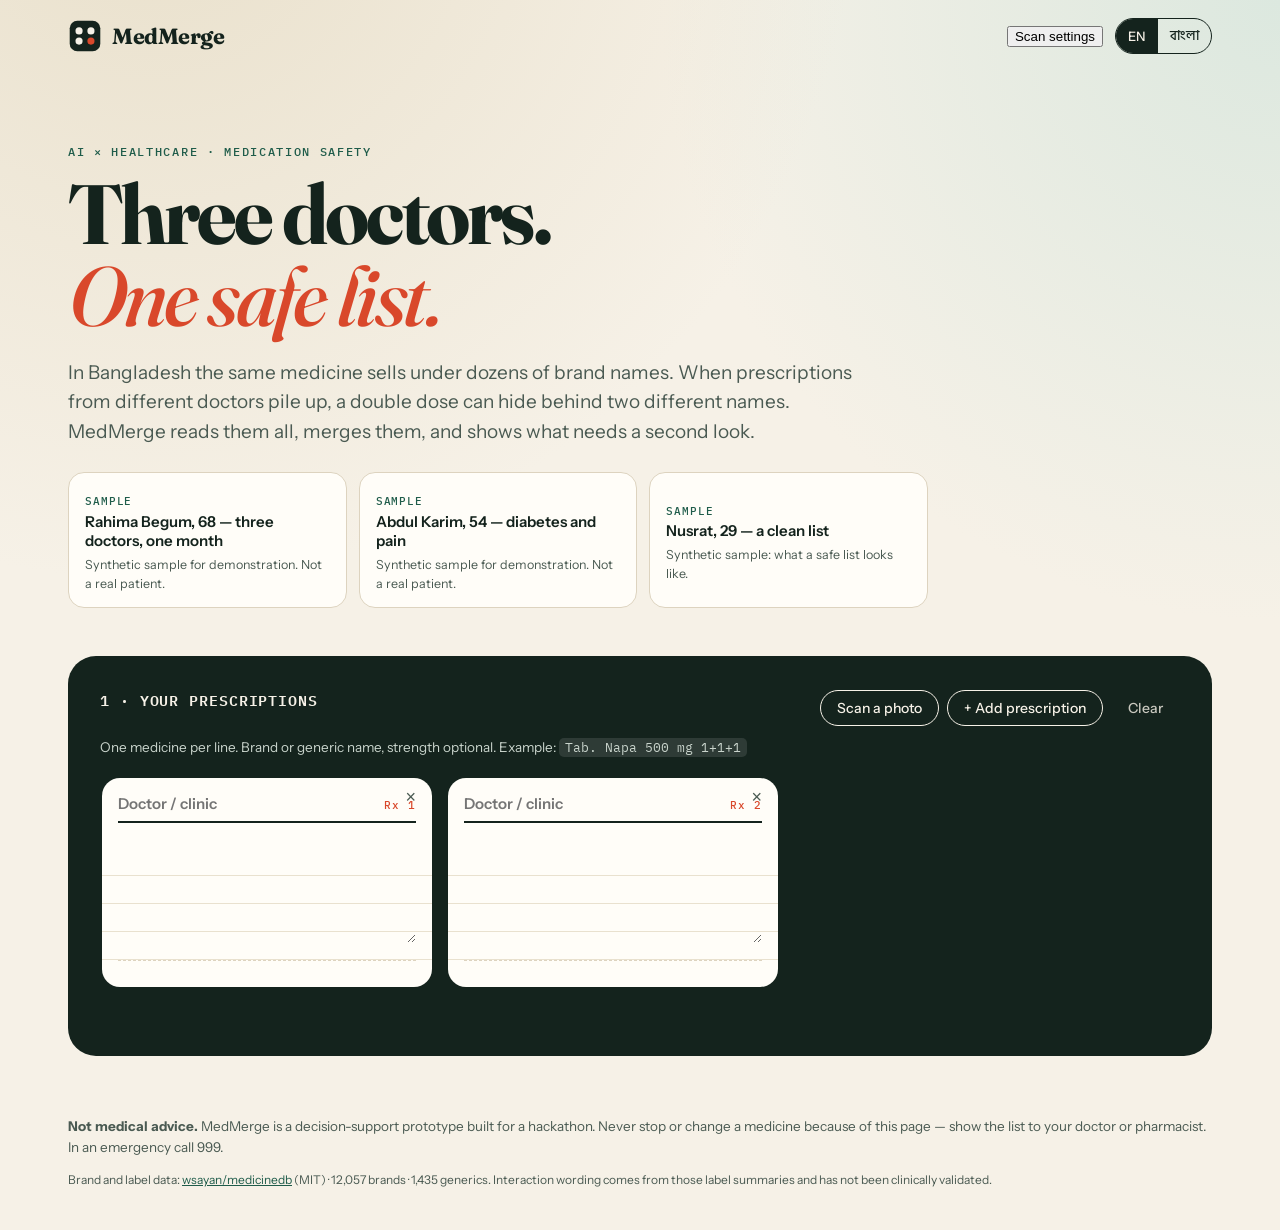
==== index.html @ f6a0f701 "MedMerge: merge prescriptions and flag brand-name duplicates" ====
<!doctype html>
<html lang="en">
<head>
<meta charset="utf-8">
<meta name="viewport" content="width=device-width, initial-scale=1">
<title>MedMerge — one safe medicine list from every prescription</title>
<meta name="description" content="MedMerge merges prescriptions from different doctors into one list and flags double doses hiding behind different Bangladeshi brand names.">
<link rel="preconnect" href="https://fonts.googleapis.com">
<link rel="preconnect" href="https://fonts.gstatic.com" crossorigin>
<link href="https://fonts.googleapis.com/css2?family=Fraunces:opsz,wght@9..144,500;9..144,700&family=Hind+Siliguri:wght@400;500;600&family=IBM+Plex+Mono:wght@400;500&family=Instrument+Sans:wght@400;500;600&display=swap" rel="stylesheet">
<link rel="icon" href="favicon.svg" type="image/svg+xml">
<link rel="stylesheet" href="style.css">
</head>
<body>
<header class="top">
  <a class="brand" href="#" aria-label="MedMerge">
    <svg viewBox="0 0 40 40" width="34" height="34" aria-hidden="true">
      <rect x="2" y="2" width="36" height="36" rx="9" fill="#14231D"/>
      <circle cx="13" cy="14" r="4.2" fill="#F6F1E7"/><circle cx="27" cy="14" r="4.2" fill="#F6F1E7"/>
      <circle cx="13" cy="26" r="4.2" fill="#F6F1E7"/><circle cx="27" cy="26" r="4.2" fill="#D9482B"/>
    </svg>
    <span>MedMerge</span>
  </a>
  <nav>
    <button class="ghost" id="keyBtn" data-i18n="settings">Scan settings</button>
    <div class="lang" role="group" aria-label="Language">
      <button data-lang="en" class="on">EN</button><button data-lang="bn">বাংলা</button>
    </div>
  </nav>
</header>

<main>
  <section class="hero">
    <p class="eyebrow" data-i18n="eyebrow">AI × Healthcare · Medication safety</p>
    <h1 data-i18n="h1">Three doctors.<br><em>One safe list.</em></h1>
    <p class="lede" data-i18n="lede">In Bangladesh the same medicine sells under dozens of brand names. When prescriptions from different doctors pile up, a double dose can hide behind two different names. MedMerge reads them all, merges them, and shows what needs a second look.</p>
    <div class="samples" id="samples"></div>
  </section>

  <section class="bench" id="bench" aria-live="polite">
    <div class="bench-head">
      <h2 data-i18n="step1">1 · Your prescriptions</h2>
      <div class="actions">
        <label class="btn" for="photo"><span data-i18n="scan">Scan a photo</span></label>
        <input type="file" id="photo" accept="image/*" hidden>
        <button class="btn" id="addRx" data-i18n="addRx">+ Add prescription</button>
        <button class="btn ghost" id="clearAll" data-i18n="clear">Clear</button>
      </div>
    </div>
    <p class="hint" data-i18n="hint">One medicine per line. Brand or generic name, strength optional. Example: <code>Tab. Napa 500 mg 1+1+1</code></p>
    <div class="rx-lane" id="lane"></div>
    <p class="status" id="scanStatus" role="status"></p>
  </section>

  <section class="result" id="result" hidden>
    <div class="verdict" id="verdict"></div>
    <div class="cols">
      <div>
        <h2 data-i18n="step2">2 · What needs a second look</h2>
        <div id="findings"></div>
      </div>
      <div>
        <h2 data-i18n="step3">3 · Your merged list</h2>
        <div id="merged"></div>
        <div id="unknown"></div>
        <div class="doc-q" id="docq"></div>
        <button class="btn solid" id="print" data-i18n="print">Save / print this list</button>
      </div>
    </div>
  </section>
</main>

<footer>
  <p data-i18n="disclaimer"><strong>Not medical advice.</strong> MedMerge is a decision-support prototype built for a hackathon. Never stop or change a medicine because of this page — show the list to your doctor or pharmacist. In an emergency call 999.</p>
  <p class="small" id="credit">Brand and label data: <a href="https://github.com/wsayan/medicinedb">wsayan/medicinedb</a> (MIT), compiled from public Bangladeshi drug-index data. Interaction wording comes from those label summaries and has not been clinically validated.</p>
</footer>

<dialog id="keyDlg">
  <form method="dialog">
    <h3 data-i18n="keyTitle">Scan settings</h3>
    <p data-i18n="keyText">Photo scanning uses Google Gemini from your browser. Paste your own API key; it stays on this device and is sent only to Google. No key? Type the names or use a sample.</p>
    <input id="keyInput" type="password" placeholder="Gemini API key" autocomplete="off">
    <menu><button value="cancel" class="btn ghost" data-i18n="cancel">Cancel</button><button value="save" class="btn solid" id="saveKey" data-i18n="save">Save</button></menu>
  </form>
</dialog>
<script type="module" src="app.js"></script>
</body>
</html>
---- style.css ----
:root{
  --paper:#F6F1E7; --card:#FFFDF8; --ink:#14231D; --ink2:#4A5A52; --green:#1F5C4A; --mint:#DCE8DF;
  --coral:#D9482B; --coral-bg:#FBE6DF; --amber:#B97A0A; --amber-bg:#F8EBCB; --line:#DDD3BF; --ok:#2E7D5B;
  --serif:'Fraunces',Georgia,serif; --sans:'Instrument Sans','Hind Siliguri',system-ui,sans-serif; --mono:'IBM Plex Mono',ui-monospace,monospace;
}
*{box-sizing:border-box}
html{scroll-behavior:smooth}
body{margin:0;background:var(--paper);color:var(--ink);font:16px/1.55 var(--sans);
  background-image:radial-gradient(circle at 12% -10%,#E9E0CB 0,transparent 40%),radial-gradient(circle at 100% 0,#DCE8DF 0,transparent 35%)}
body.bn{font-family:'Hind Siliguri','Instrument Sans',sans-serif}
.top{display:flex;justify-content:space-between;align-items:center;padding:18px clamp(16px,4vw,48px);max-width:1240px;margin:auto}
.brand{display:flex;align-items:center;gap:10px;text-decoration:none;color:var(--ink);font:700 22px var(--serif);letter-spacing:-.02em}
.top nav{display:flex;gap:12px;align-items:center}
.lang{display:flex;border:1px solid var(--ink);border-radius:999px;overflow:hidden}
.lang button{border:0;background:none;padding:6px 12px;font:500 13px var(--sans);cursor:pointer;color:var(--ink)}
.lang button.on{background:var(--ink);color:var(--paper)}
main{max-width:1240px;margin:auto;padding:0 clamp(16px,4vw,48px) 40px}
.hero{padding:clamp(24px,6vw,72px) 0 28px;max-width:860px}
.eyebrow{font:500 12px var(--mono);letter-spacing:.14em;text-transform:uppercase;color:var(--green);margin:0 0 14px}
h1{font:700 clamp(40px,7.5vw,84px)/.98 var(--serif);letter-spacing:-.035em;margin:0 0 20px}
h1 em{font-style:italic;color:var(--coral);font-weight:500}
body.bn h1{font-family:'Hind Siliguri',serif;line-height:1.15;letter-spacing:0}
.lede{font-size:clamp(16px,2vw,19px);color:var(--ink2);max-width:62ch;margin:0 0 26px}
.samples{display:grid;grid-template-columns:repeat(auto-fit,minmax(230px,1fr));gap:12px}
.sample{all:unset;cursor:pointer;background:var(--card);border:1px solid var(--line);border-radius:16px;padding:14px 16px;display:block;transition:.18s}
.sample:hover,.sample:focus-visible{transform:translateY(-3px);border-color:var(--ink);box-shadow:0 10px 24px -14px #14231D88}
.sample b{display:block;font:600 15px/1.3 var(--sans)}
.sample span{display:block;font-size:12.5px;color:var(--ink2);margin-top:4px}
.sample i{font:500 11px var(--mono);color:var(--green);letter-spacing:.08em;text-transform:uppercase;font-style:normal}

h2{font:600 15px var(--mono);letter-spacing:.06em;text-transform:uppercase;margin:0 0 14px;color:var(--ink)}
.bench{background:var(--ink);color:var(--paper);border-radius:28px;padding:clamp(18px,3vw,32px);margin-top:20px}
.bench h2{color:var(--paper)}
.bench-head{display:flex;justify-content:space-between;gap:12px;flex-wrap:wrap;align-items:center}
.actions{display:flex;gap:8px;flex-wrap:wrap}
.btn{font:500 14px var(--sans);border:1px solid currentColor;border-radius:999px;padding:8px 16px;cursor:pointer;background:none;color:inherit;display:inline-block}
.bench .btn{color:var(--paper)}
.btn:hover{background:#ffffff1f}
.btn.ghost{border-color:transparent;opacity:.8}
.top .btn.ghost{color:var(--ink)}
.btn.solid{background:var(--ink);color:var(--paper);border-color:var(--ink)}
.btn.solid:hover{background:var(--green)}
.hint{font-size:13.5px;color:#C9D4CC;margin:10px 0 16px}
code{font:13px var(--mono);background:#ffffff1c;padding:1px 6px;border-radius:5px}
.rx-lane{display:flex;gap:16px;overflow-x:auto;padding:4px 2px 12px;scroll-snap-type:x proximity}
.rx{flex:0 0 min(330px,86vw);background:var(--card);color:var(--ink);border-radius:18px;padding:16px;scroll-snap-align:start;position:relative;
  background-image:repeating-linear-gradient(transparent 0 27px,#E9E1CF 27px 28px);background-position:0 70px;background-repeat:no-repeat}
.rx header{display:flex;justify-content:space-between;align-items:baseline;gap:8px;border-bottom:2px solid var(--ink);padding-bottom:8px;margin-bottom:8px}
.rx .rxn{white-space:nowrap;font:500 11px var(--mono);letter-spacing:.1em;color:var(--coral)}
.rx input.doc{border:0;background:none;font:600 15px var(--sans);width:100%;color:var(--ink);padding:0}
.rx input.doc:focus{outline:2px solid var(--mint)}
.rx textarea{width:100%;min-height:112px;border:0;background:transparent;resize:vertical;font:500 14px/28px var(--mono);color:var(--ink);padding:0}
.rx textarea:focus{outline:2px solid var(--mint);border-radius:4px}
.rx .rm{position:absolute;top:8px;right:10px;border:0;background:none;cursor:pointer;color:var(--ink2);font-size:18px}
.lines{list-style:none;margin:10px 0 0;padding:10px 0 0;border-top:1px dashed var(--line);display:grid;gap:6px;font-size:13px}
.lines li{display:flex;gap:8px;align-items:center;flex-wrap:wrap}
.tag{font:500 11px var(--mono);padding:2px 8px;border-radius:999px;white-space:nowrap}
.tag.ok{background:var(--mint);color:var(--green)}.tag.fz{background:var(--amber-bg);color:var(--amber)}.tag.no{background:var(--coral-bg);color:var(--coral)}
.lines .arrow{color:var(--ink2)}
.status{min-height:1.4em;font-size:13.5px;color:#C9D4CC;margin:6px 0 0}

.result{margin-top:34px}
.verdict{border-radius:24px;padding:clamp(18px,3vw,30px);display:flex;gap:22px;align-items:center;flex-wrap:wrap;margin-bottom:26px}
.verdict.high{background:var(--coral-bg);border:2px solid var(--coral)}
.verdict.medium{background:var(--amber-bg);border:2px solid var(--amber)}
.verdict.ok{background:var(--mint);border:2px solid var(--ok)}
.verdict .big{font:700 clamp(54px,9vw,96px)/.9 var(--serif);letter-spacing:-.04em}
.verdict.high .big{color:var(--coral)}.verdict.medium .big{color:var(--amber)}.verdict.ok .big{color:var(--ok)}
.verdict h3{font:700 clamp(20px,3vw,28px)/1.15 var(--serif);margin:0 0 6px}
body.bn .verdict h3{font-family:'Hind Siliguri',serif}
.verdict p{margin:0;color:var(--ink2);max-width:56ch}
.cols{display:grid;grid-template-columns:1.15fr 1fr;gap:clamp(18px,3vw,40px)}
@media(max-width:900px){.cols{grid-template-columns:1fr}}
.f{background:var(--card);border:1px solid var(--line);border-left:6px solid var(--amber);border-radius:14px;padding:14px 16px;margin-bottom:12px;animation:rise .35s both}
.f.high{border-left-color:var(--coral)}
@keyframes rise{from{opacity:0;transform:translateY(8px)}to{opacity:1;transform:none}}
.f .t{display:flex;gap:8px;align-items:center;flex-wrap:wrap;margin-bottom:6px}
.f .t b{font:700 17px var(--serif)}
body.bn .f .t b{font-family:'Hind Siliguri',serif}
.pill{font:500 11px var(--mono);letter-spacing:.06em;text-transform:uppercase;padding:2px 9px;border-radius:999px;background:var(--coral-bg);color:var(--coral)}
.pill.m{background:var(--amber-bg);color:var(--amber)}
.chips{display:flex;gap:6px;flex-wrap:wrap;margin:6px 0}
.chip{font:500 13px var(--mono);background:var(--ink);color:var(--paper);padding:3px 10px;border-radius:8px}
.f p{margin:4px 0;font-size:14.5px}
.f q{display:block;font-size:13px;color:var(--ink2);border-left:3px solid var(--line);padding-left:10px;margin:8px 0 0;quotes:none}
.m-row{display:grid;grid-template-columns:1fr auto;gap:4px 12px;background:var(--card);border:1px solid var(--line);border-radius:12px;padding:10px 14px;margin-bottom:8px}
.m-row.flag{border-color:var(--coral);background:#FFF6F2}
.m-row b{font:600 15px var(--sans)}
.m-row small{color:var(--ink2);font:400 12.5px var(--mono)}
.m-row .brands{grid-column:1/-1;display:flex;gap:6px;flex-wrap:wrap}
.m-row .brands span{font:500 12.5px var(--mono);background:var(--mint);color:var(--green);padding:2px 8px;border-radius:6px}
.m-row.flag .brands span{background:var(--coral-bg);color:var(--coral)}
.doc-q{background:var(--mint);border-radius:14px;padding:14px 18px;margin:18px 0}
.doc-q h4{margin:0 0 6px;font:600 13px var(--mono);letter-spacing:.06em;text-transform:uppercase;color:var(--green)}
.doc-q ul{margin:0;padding-left:18px;font-size:14.5px}
.unk{background:var(--amber-bg);border-radius:12px;padding:10px 14px;margin-top:10px;font-size:14px}
footer{max-width:1240px;margin:20px auto 40px;padding:0 clamp(16px,4vw,48px);color:var(--ink2);font-size:13.5px}
footer a{color:var(--green)}
.small{font-size:12px}
dialog{border:0;border-radius:18px;padding:24px;max-width:460px;width:92vw;background:var(--card);color:var(--ink)}
dialog::backdrop{background:#14231D99}
dialog input{width:100%;padding:10px 12px;border:1px solid var(--line);border-radius:10px;font:14px var(--mono);margin:8px 0}
dialog menu{display:flex;justify-content:flex-end;gap:8px;padding:0;margin:8px 0 0}
dialog .btn.ghost{color:var(--ink)}
:focus-visible{outline:3px solid var(--coral);outline-offset:2px}
@media print{
  body{background:#fff}.top,.hero,.bench,#print,footer .small{display:none!important}
  .result{margin:0}.f,.m-row{break-inside:avoid}
  .verdict{border-width:1px}
}
@media(prefers-reduced-motion:reduce){*{animation:none!important;transition:none!important}}
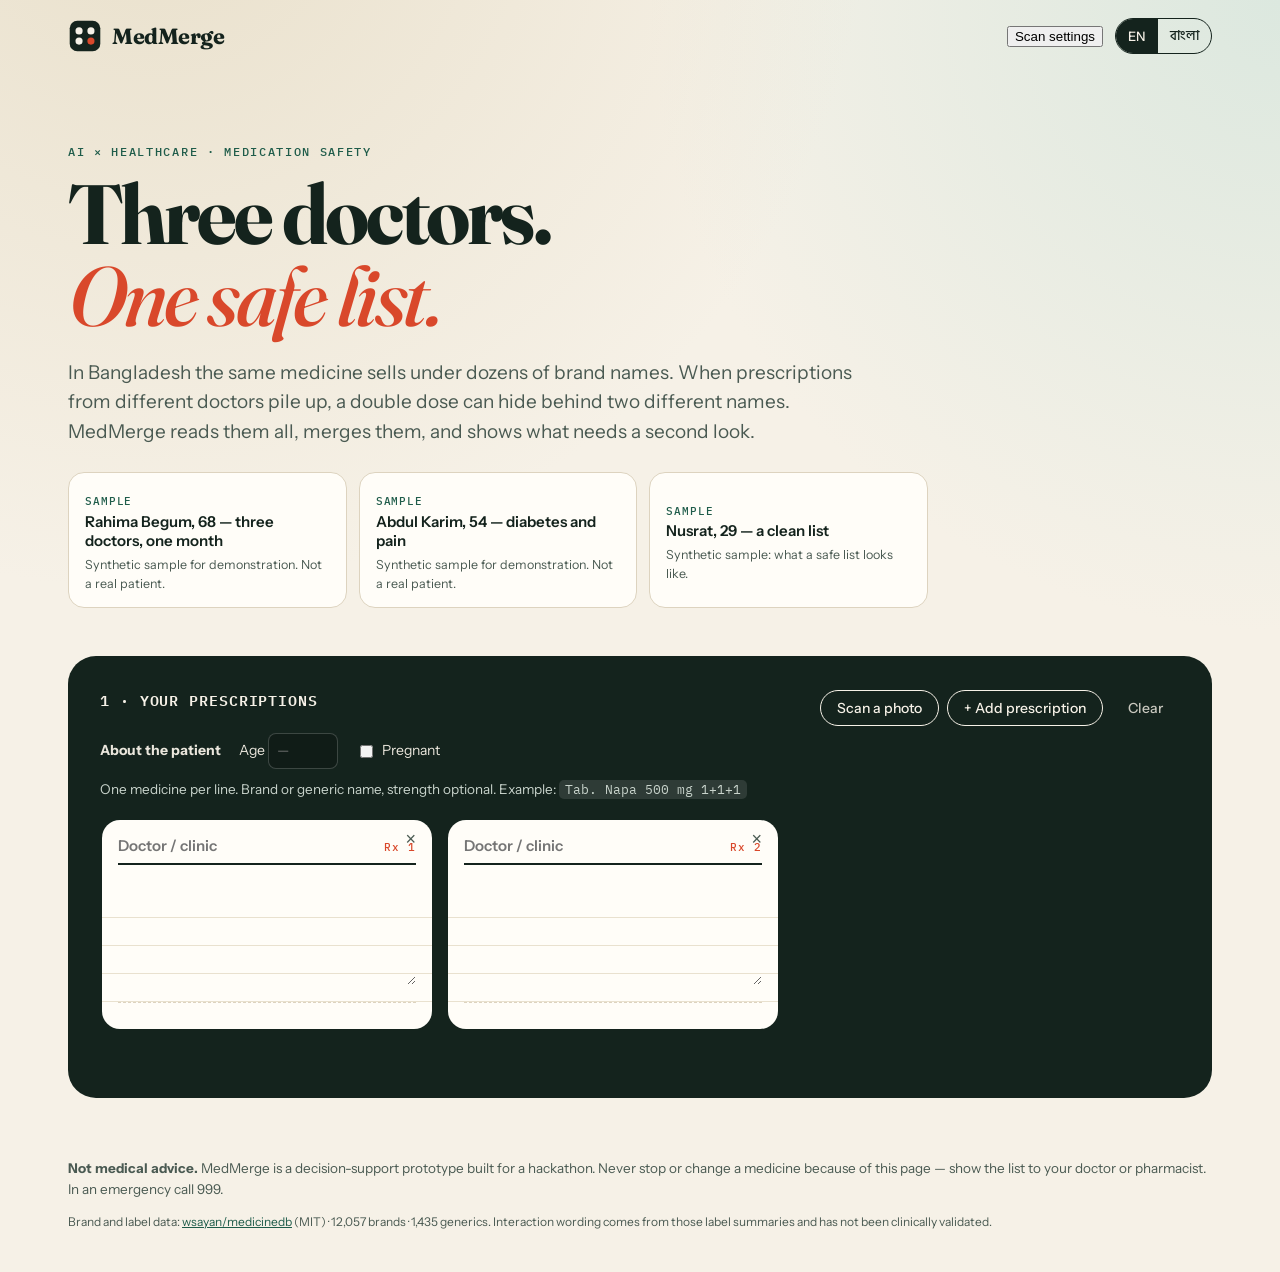
==== commit 02de0add: "Add paracetamol dose meter, pregnancy/age checks, daily timetable, read-aloud Co-Authored-By: Claude" ====
--- a/index.html
+++ b/index.html
@@ -47,6 +47,7 @@
         <button class="btn ghost" id="clearAll" data-i18n="clear">Clear</button>
       </div>
     </div>
+    <div class="patient"><b id="lblPatient">About the patient</b><label><span id="lblAge">Age</span> <input id="age" type="number" min="0" max="120" placeholder="—"></label><label class="ck"><input id="preg" type="checkbox"> <span id="lblPreg">Pregnant</span></label></div>
     <p class="hint" data-i18n="hint">One medicine per line. Brand or generic name, strength optional. Example: <code>Tab. Napa 500 mg 1+1+1</code></p>
     <div class="rx-lane" id="lane"></div>
     <p class="status" id="scanStatus" role="status"></p>
@@ -54,6 +55,7 @@
 
   <section class="result" id="result" hidden>
     <div class="verdict" id="verdict"></div>
+    <div id="meter"></div>
     <div class="cols">
       <div>
         <h2 data-i18n="step2">2 · What needs a second look</h2>
@@ -62,9 +64,10 @@
       <div>
         <h2 data-i18n="step3">3 · Your merged list</h2>
         <div id="merged"></div>
+        <div id="sched" class="sched"></div>
         <div id="unknown"></div>
         <div class="doc-q" id="docq"></div>
-        <button class="btn solid" id="print" data-i18n="print">Save / print this list</button>
+        <button class="btn" id="listen">Read aloud</button> <button class="btn solid" id="print" data-i18n="print">Save / print this list</button>
       </div>
     </div>
   </section>
--- a/style.css
+++ b/style.css
@@ -109,3 +109,19 @@
   .verdict{border-width:1px}
 }
 @media(prefers-reduced-motion:reduce){*{animation:none!important;transition:none!important}}
+
+.patient{display:flex;gap:18px;align-items:center;flex-wrap:wrap;margin:6px 0 10px;font-size:14px;opacity:.95}
+.patient input[type=number]{width:70px;padding:6px 8px;border-radius:8px;border:1px solid #fff3;background:#0003;color:inherit;font:inherit}
+.patient .ck{display:flex;gap:6px;align-items:center}
+.meter{margin:0 0 18px;padding:14px 16px;border-radius:14px;background:var(--paper,#F6F1E7);color:#14231D;border:1px solid #14231D22}
+.meter .mh{display:flex;justify-content:space-between;font-size:14px;margin-bottom:8px}
+.meter .bar{height:12px;border-radius:99px;background:#14231D14;overflow:hidden}
+.meter .bar i{display:block;height:100%;background:#1F5C4A;border-radius:99px;transition:width .6s}
+.meter.near .bar i{background:#D9A12B}.meter.over .bar i{background:#D9482B}.meter.over .mh span{color:#D9482B;font-weight:700}
+.mrows{display:flex;flex-wrap:wrap;gap:6px 14px;margin-top:8px;font-size:13px}.mrows em{font-style:normal;opacity:.6;font-family:'IBM Plex Mono',monospace}
+.meter small{display:block;margin-top:6px;opacity:.6}
+.sched{margin:18px 0}.sched h4{margin:0 0 8px}
+.tt{display:grid;grid-template-columns:repeat(3,1fr);gap:8px}
+.tt>div{background:#ffffff0d;border:1px solid #fff2;border-radius:12px;padding:10px}
+.tt .th{font-weight:700;font-size:13px;margin-bottom:6px;display:flex;gap:6px}.tt p{margin:3px 0;font-size:13px}.tt .none{opacity:.4}
+@media print{.patient,#listen{display:none}.tt>div{border-color:#999;background:none}}
